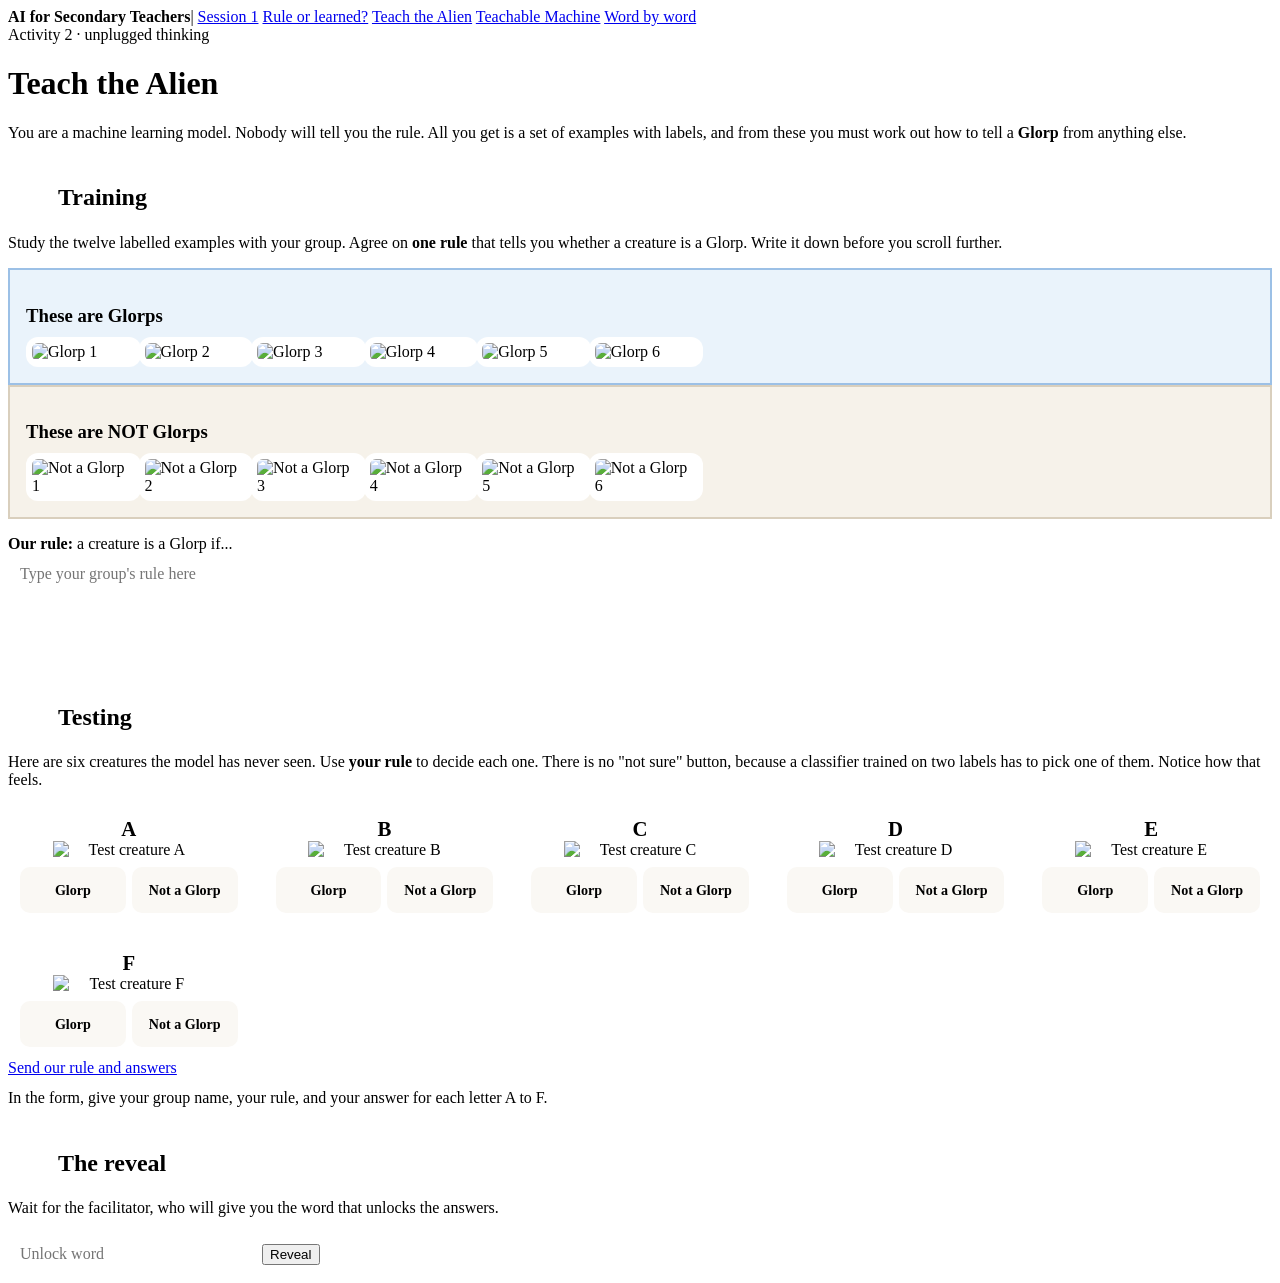
==== alien.html @ f27820aa "Add files via upload" ====
<!doctype html>
<html lang="en-GB">
<head>
<meta charset="utf-8">
<meta name="viewport" content="width=device-width, initial-scale=1">
<title>Teach the Alien</title>
<link rel="stylesheet" href="assets/style.css">
<script src="assets/config.js"></script>
<style>
  .round { display: flex; align-items: center; gap: 10px; margin: 36px 0 8px; }
  .round .num {
    width: 40px; height: 40px; border-radius: 50%; display: grid; place-items: center;
    background: var(--ink); color: #fff; font-weight: 700; flex: none;
  }
  .round h2 { margin: 0; }
  .set { border-radius: var(--radius); padding: 16px; border: 2px solid; }
  .set.yes { background: #eaf3fb; border-color: #9cc0e6; }
  .set.no { background: #f6f2ea; border-color: #d9cfbd; }
  .set h3 { margin-bottom: 10px; }
  .creatures { display: grid; grid-template-columns: repeat(auto-fill, minmax(96px, 1fr)); gap: 10px; }
  .creatures img { width: 100%; height: auto; background: #fff; border-radius: 12px; padding: 6px; display: block; }
  .tests { display: grid; gap: 14px; grid-template-columns: repeat(auto-fill, minmax(200px, 1fr)); }
  .test { background: var(--card); border: 2px solid var(--line); border-radius: var(--radius); padding: 12px; text-align: center; }
  .test img { width: 70%; max-width: 160px; height: auto; display: block; margin: 0 auto 6px; }
  .test .letter { font-family: 'Fraunces', Georgia, serif; font-size: 1.3rem; font-weight: 700; }
  .tbtns { display: grid; grid-template-columns: 1fr 1fr; gap: 6px; margin-top: 8px; }
  .tbtns button {
    min-height: 46px; border-radius: 10px; border: 2px solid var(--line); background: #faf8f4;
    font: inherit; font-size: .88rem; font-weight: 700; cursor: pointer; touch-action: manipulation; color: var(--ink);
  }
  .tbtns button[aria-pressed="true"] { background: var(--accent); border-color: var(--accent); color: #fff; }
  .truth { display: none; margin-top: 10px; font-size: .9rem; text-align: left; border-radius: 10px; padding: 8px 10px; }
  .revealed .truth { display: block; }
  .test.match { border-color: var(--good); } .test.match .truth { background: var(--good-soft); }
  .test.miss { border-color: var(--bad); } .test.miss .truth { background: var(--bad-soft); }
  .test.none .truth { background: #f0ede6; }
  textarea, input[type=text] {
    width: 100%; font: inherit; padding: 12px; border-radius: 10px; border: 2px solid var(--line); background: #fff;
  }
  textarea { min-height: 80px; resize: vertical; }
  .unlock { display: flex; gap: 10px; flex-wrap: wrap; align-items: center; }
  .unlock input { max-width: 220px; }
  #debrief { display: none; }
  .revealed-page #debrief { display: block; }
  dl.terms { display: grid; grid-template-columns: max-content 1fr; gap: 8px 16px; margin: 0; }
  dl.terms dt { font-weight: 700; }
  dl.terms dd { margin: 0; }
  @media (max-width: 520px) { dl.terms { grid-template-columns: 1fr; } dl.terms dd { margin-bottom: 8px; } }
</style>
</head>
<body>
<div class="topbar"><div class="wrap">
  <strong>AI for Secondary Teachers</strong><span class="sep">|</span>
  <a href="index.html">Session 1</a>
  <a href="sort.html">Rule or learned?</a>
  <a href="alien.html">Teach the Alien</a>
  <a href="teachable.html">Teachable Machine</a>
  <a href="chain.html">Word by word</a>
</div></div>

<main class="wrap">
  <header class="hero">
    <span class="kicker">Activity 2 &middot; unplugged thinking</span>
    <h1>Teach the Alien</h1>
    <p class="lead">You are a machine learning model. Nobody will tell you the rule. All you get is a set of examples with labels, and from these you must work out how to tell a <strong>Glorp</strong> from anything else.</p>
  </header>

  <div class="round"><span class="num">1</span><h2>Training</h2></div>
  <p>Study the twelve labelled examples with your group. Agree on <strong>one rule</strong> that tells you whether a creature is a Glorp. Write it down before you scroll further.</p>

  <div class="grid grid-2">
    <div class="set yes">
      <h3>These are Glorps</h3>
      <div class="creatures">
        <img src="assets/creatures/g1.svg" alt="Glorp 1">
        <img src="assets/creatures/g2.svg" alt="Glorp 2">
        <img src="assets/creatures/g3.svg" alt="Glorp 3">
        <img src="assets/creatures/g4.svg" alt="Glorp 4">
        <img src="assets/creatures/g5.svg" alt="Glorp 5">
        <img src="assets/creatures/g6.svg" alt="Glorp 6">
      </div>
    </div>
    <div class="set no">
      <h3>These are NOT Glorps</h3>
      <div class="creatures">
        <img src="assets/creatures/n1.svg" alt="Not a Glorp 1">
        <img src="assets/creatures/n2.svg" alt="Not a Glorp 2">
        <img src="assets/creatures/n3.svg" alt="Not a Glorp 3">
        <img src="assets/creatures/n4.svg" alt="Not a Glorp 4">
        <img src="assets/creatures/n5.svg" alt="Not a Glorp 5">
        <img src="assets/creatures/n6.svg" alt="Not a Glorp 6">
      </div>
    </div>
  </div>

  <div class="card" style="margin-top:16px">
    <label for="rule"><strong>Our rule:</strong> a creature is a Glorp if...</label>
    <textarea id="rule" placeholder="Type your group's rule here"></textarea>
  </div>

  <div class="round"><span class="num">2</span><h2>Testing</h2></div>
  <p>Here are six creatures the model has never seen. Use <strong>your rule</strong> to decide each one. There is no "not sure" button, because a classifier trained on two labels has to pick one of them. Notice how that feels.</p>

  <div class="tests" id="tests"></div>

  <div class="btn-row">
    <a class="btn" data-form="alien" href="#">Send our rule and answers</a>
  </div>
  <p class="note teal" style="margin-top:12px">In the form, give your group name, your rule, and your answer for each letter A to F.</p>

  <div class="round"><span class="num">3</span><h2>The reveal</h2></div>
  <p>Wait for the facilitator, who will give you the word that unlocks the answers.</p>
  <div class="unlock no-print">
    <input type="text" id="word" placeholder="Unlock word" autocomplete="off" autocapitalize="characters" aria-label="Unlock word">
    <button class="btn coral" id="unlock" type="button">Reveal</button>
    <span id="msg" aria-live="polite"></span>
  </div>

  <section id="debrief" class="stack" style="margin-top:20px">
    <div class="card">
      <h3>The real rule</h3>
      <p><strong>A Glorp is any creature with spots.</strong> Colour, shape, number of eyes, antennae and legs have nothing to do with it.</p>
      <p>The trouble is that every Glorp in the training set also happened to be blue, and none of the other creatures were. Colour was a perfect predictor in the training data, and it is much easier to see than spots. Many groups learn "blue means Glorp", which works on every training example and fails on creatures C and D.</p>
    </div>
    <div class="card">
      <h3>What just happened, in machine learning terms</h3>
      <dl class="terms">
        <dt>Training data</dt><dd>The twelve examples you studied.</dd>
        <dt>Labels</dt><dd>"Glorp" and "not a Glorp". Someone had to decide these, and the model trusts them completely.</dd>
        <dt>Features</dt><dd>The things you could look at: colour, spots, shape, eyes, antennae, legs.</dd>
        <dt>Prediction</dt><dd>Your answer for each test creature.</dd>
        <dt>Shortcut learning</dt><dd>Picking up a feature that happens to go with the label in the training data (blue) instead of the one that really matters (spots).</dd>
        <dt>Out of distribution</dt><dd>Creature E has stripes, which never appeared in training. The model still has to answer, and it will often answer confidently.</dd>
      </dl>
    </div>
    <div class="card">
      <h3>This happens with real systems</h3>
      <p>In a well-known 2016 study, researchers trained an image classifier to tell huskies from wolves using photos in which the wolves mostly stood in snow. The model learned to detect snow. Medical models have done the same: chest X-ray classifiers picked up which hospital an image came from, and skin cancer classifiers reacted to rulers and pen marks that doctors had added to photos of suspicious moles.</p>
      <p>Now think about a system trained mostly on one group of pupils, one accent or one kind of school. What will it have learned that has nothing to do with the task?</p>
    </div>
    <div class="card">
      <h3>Talk about it</h3>
      <ul>
        <li>What would you need to add to the training set so that colour stops being a useful shortcut?</li>
        <li>Creature F has only two small spots. Should it count? Who decides, and what happens to the model if the people labelling disagree?</li>
        <li>Where might a shortcut like this show up in something your pupils use?</li>
      </ul>
    </div>
  </section>
</main>

<script>
var TESTS = [
  { id: "t1", L: "A", truth: "glorp", why: "Blue and spotted. Both rules agree, so this one is easy." },
  { id: "t2", L: "B", truth: "not",   why: "Green, no spots. Both rules agree again." },
  { id: "t3", L: "C", truth: "not",   why: "Blue, but no spots. The colour shortcut gets this wrong." },
  { id: "t4", L: "D", truth: "glorp", why: "Orange with spots. A Glorp, even though no orange Glorp appeared in training." },
  { id: "t5", L: "E", truth: "not",   why: "Stripes, no spots. Stripes never appeared in training, so any rule is a guess. The alien biologists call this a Zundle." },
  { id: "t6", L: "F", truth: "glorp", why: "Only two small spots, and purple. Spots, so a Glorp, but a borderline case that groups often argue about." }
];
var picks = {};
var wrap = document.getElementById("tests");
TESTS.forEach(function (t) {
  var d = document.createElement("div");
  d.className = "test"; d.id = "c" + t.id;
  d.innerHTML = '<div class="letter">' + t.L + '</div>' +
    '<img src="assets/creatures/' + t.id + '.svg" alt="Test creature ' + t.L + '">' +
    '<div class="tbtns" role="group" aria-label="Creature ' + t.L + '">' +
      '<button type="button" data-id="' + t.id + '" data-v="glorp" aria-pressed="false">Glorp</button>' +
      '<button type="button" data-id="' + t.id + '" data-v="not" aria-pressed="false">Not a Glorp</button>' +
    '</div><div class="truth"></div>';
  wrap.appendChild(d);
});
wrap.addEventListener("click", function (e) {
  var b = e.target.closest("button[data-v]"); if (!b) return;
  picks[b.dataset.id] = b.dataset.v;
  b.parentNode.querySelectorAll("button").forEach(function (x) { x.setAttribute("aria-pressed", x === b ? "true" : "false"); });
});

function reveal() {
  document.body.classList.add("revealed-page");
  TESTS.forEach(function (t) {
    var c = document.getElementById("c" + t.id);
    var mine = picks[t.id];
    c.classList.add("revealed");
    c.classList.remove("match", "miss", "none");
    c.classList.add(!mine ? "none" : (mine === t.truth ? "match" : "miss"));
    c.querySelector(".truth").innerHTML = "<strong>" + (t.truth === "glorp" ? "Glorp." : "Not a Glorp.") + "</strong> " + t.why;
  });
}
document.getElementById("unlock").addEventListener("click", function () {
  var want = ((window.SESSION_CONFIG || {}).revealWord || "GOZO").trim().toUpperCase();
  var got = document.getElementById("word").value.trim().toUpperCase();
  var msg = document.getElementById("msg");
  if (got === want) { msg.textContent = ""; reveal(); document.getElementById("debrief").scrollIntoView({ behavior: "smooth" }); }
  else { msg.textContent = "Not quite. Ask the facilitator."; }
});
document.getElementById("word").addEventListener("keydown", function (e) { if (e.key === "Enter") document.getElementById("unlock").click(); });
</script>
</body>
</html>
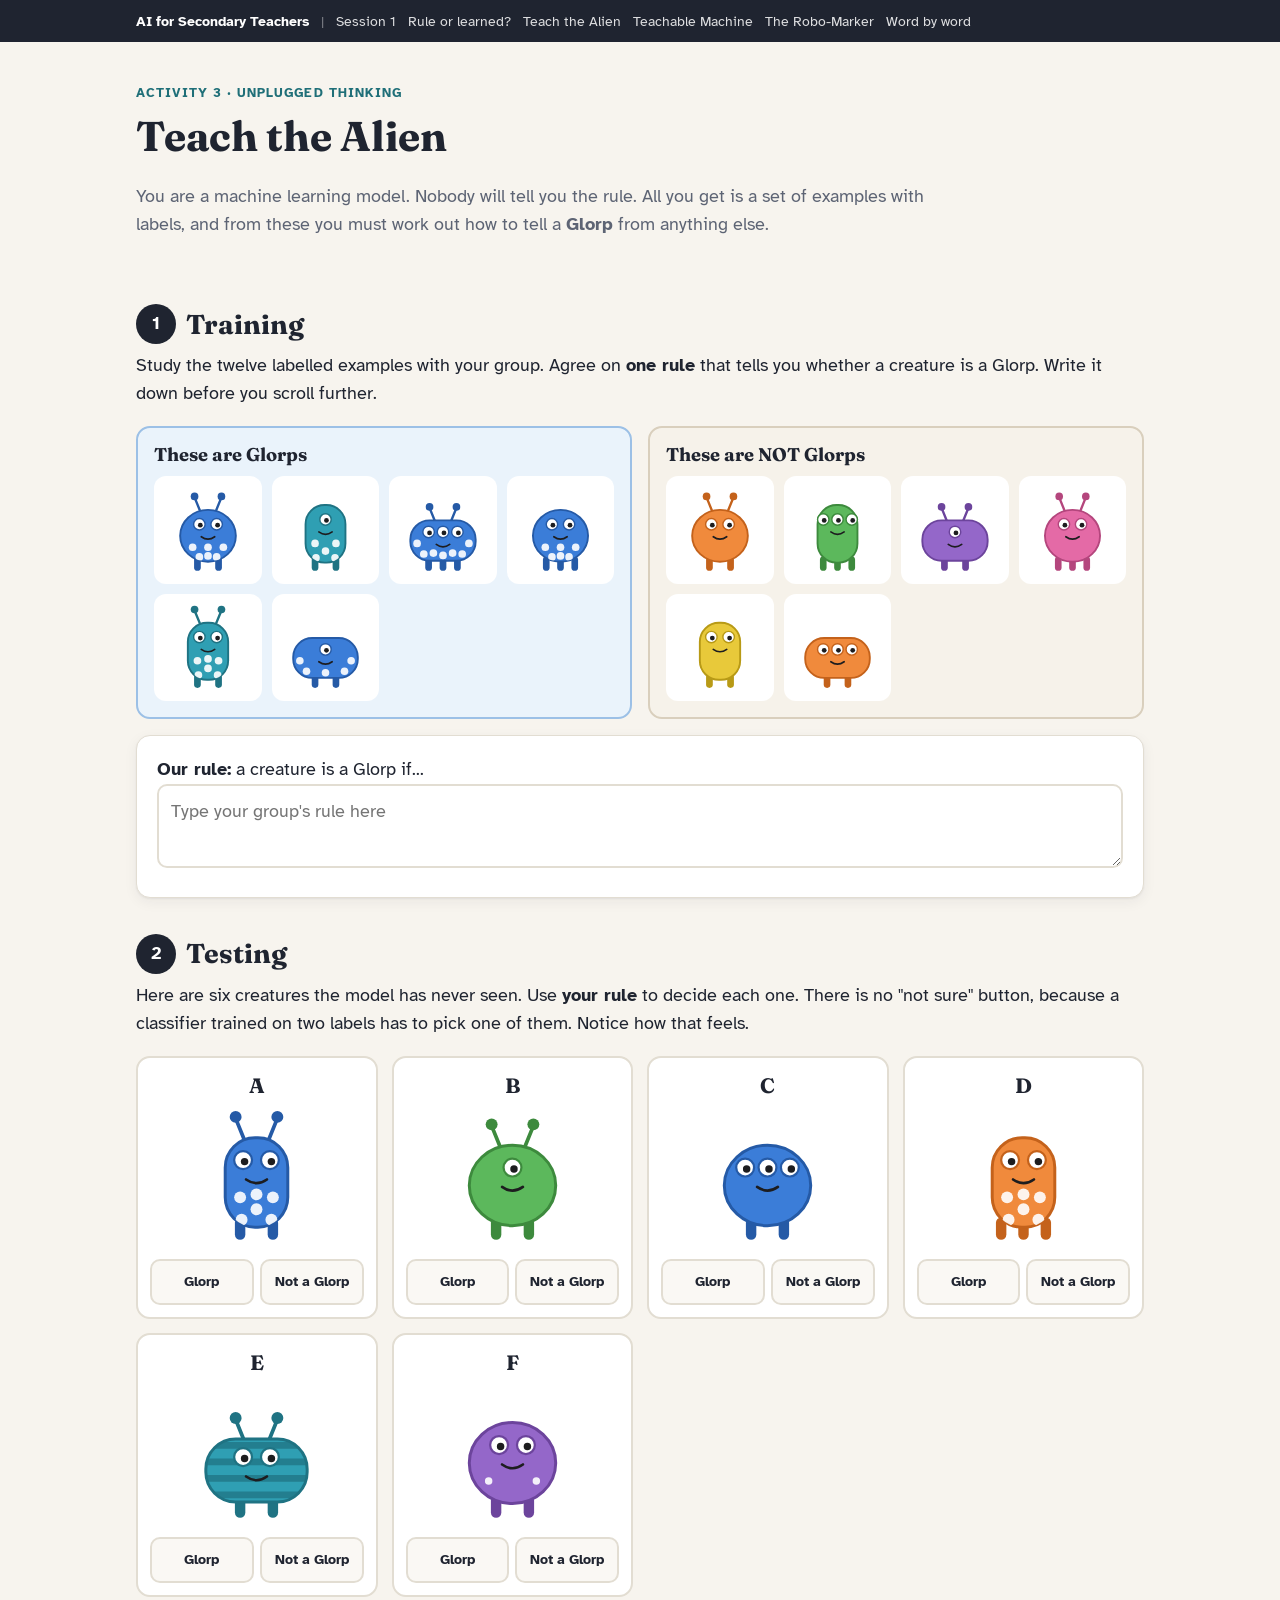
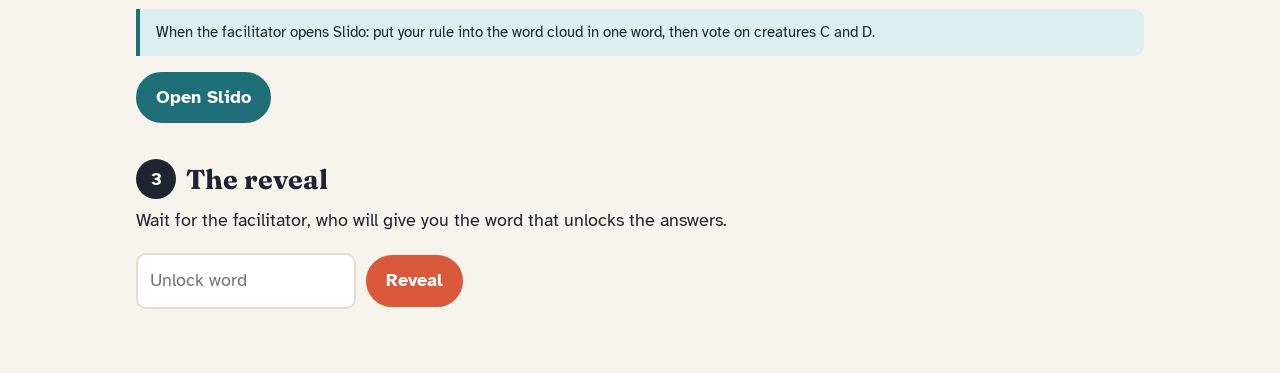
==== commit 8ba2cfee: "Add files via upload" ====
--- a/alien.html
+++ b/alien.html
@@ -55,12 +55,13 @@
   <a href="sort.html">Rule or learned?</a>
   <a href="alien.html">Teach the Alien</a>
   <a href="teachable.html">Teachable Machine</a>
+  <a href="robo.html">The Robo-Marker</a>
   <a href="chain.html">Word by word</a>
 </div></div>
 
 <main class="wrap">
   <header class="hero">
-    <span class="kicker">Activity 2 &middot; unplugged thinking</span>
+    <span class="kicker">Activity 3 &middot; unplugged thinking</span>
     <h1>Teach the Alien</h1>
     <p class="lead">You are a machine learning model. Nobody will tell you the rule. All you get is a set of examples with labels, and from these you must work out how to tell a <strong>Glorp</strong> from anything else.</p>
   </header>
@@ -103,10 +104,8 @@
 
   <div class="tests" id="tests"></div>
 
-  <div class="btn-row">
-    <a class="btn" data-form="alien" href="#">Send our rule and answers</a>
-  </div>
-  <p class="note teal" style="margin-top:12px">In the form, give your group name, your rule, and your answer for each letter A to F.</p>
+  <p class="note teal" style="margin-top:12px">When the facilitator opens Slido: put your rule into the word cloud in one word, then vote on creatures C and D.</p>
+  <div class="btn-row"><a class="btn" data-form="slido" href="#">Open Slido</a></div>
 
   <div class="round"><span class="num">3</span><h2>The reveal</h2></div>
   <p>Wait for the facilitator, who will give you the word that unlocks the answers.</p>
--- a/assets/style.css
+++ b/assets/style.css
@@ -0,0 +1,148 @@
+@import url('https://fonts.googleapis.com/css2?family=Atkinson+Hyperlegible:ital,wght@0,400;0,700;1,400&family=Fraunces:opsz,wght@9..144,600;9..144,700&display=swap');
+
+:root {
+  --bg: #f7f4ee;
+  --card: #ffffff;
+  --ink: #1f2430;
+  --muted: #5d6474;
+  --line: #e2ddd2;
+  --accent: #1f6f78;
+  --accent-soft: #dcefef;
+  --coral: #d9583b;
+  --coral-soft: #fbe3dc;
+  --gold: #c99a1c;
+  --gold-soft: #f8edcc;
+  --good: #2e7d4f;
+  --good-soft: #dff1e5;
+  --bad: #b23a3a;
+  --bad-soft: #f7dede;
+  --radius: 14px;
+  --shadow: 0 1px 2px rgba(31,36,48,.06), 0 4px 14px rgba(31,36,48,.06);
+}
+
+* { box-sizing: border-box; }
+html { -webkit-text-size-adjust: 100%; }
+body {
+  margin: 0;
+  background: var(--bg);
+  color: var(--ink);
+  font-family: 'Atkinson Hyperlegible', system-ui, sans-serif;
+  font-size: 18px;
+  line-height: 1.55;
+}
+a { color: var(--accent); }
+h1, h2, h3 { font-family: 'Fraunces', Georgia, serif; line-height: 1.2; margin: 0 0 .5em; }
+h1 { font-size: clamp(1.8rem, 4vw, 2.6rem); }
+h2 { font-size: clamp(1.35rem, 3vw, 1.7rem); margin-top: 1.6em; }
+h3 { font-size: 1.15rem; }
+p { margin: 0 0 1em; }
+
+.wrap { max-width: 1040px; margin: 0 auto; padding: 0 16px 64px; }
+
+.topbar {
+  background: var(--ink);
+  color: #fff;
+  padding: 10px 16px;
+  font-size: .9rem;
+}
+.topbar .wrap { padding-bottom: 0; display: flex; gap: 12px; align-items: center; flex-wrap: wrap; }
+.topbar a { color: #fff; text-decoration: none; opacity: .85; }
+.topbar a:hover { opacity: 1; text-decoration: underline; }
+.topbar .sep { opacity: .4; }
+
+.hero { padding: 36px 0 12px; }
+.kicker {
+  display: inline-block;
+  font-size: .8rem;
+  letter-spacing: .08em;
+  text-transform: uppercase;
+  font-weight: 700;
+  color: var(--accent);
+  margin-bottom: 8px;
+}
+.lead { font-size: 1.12rem; color: var(--muted); max-width: 46em; }
+
+.card {
+  background: var(--card);
+  border: 1px solid var(--line);
+  border-radius: var(--radius);
+  box-shadow: var(--shadow);
+  padding: 20px;
+}
+.stack > * + * { margin-top: 16px; }
+
+.grid { display: grid; gap: 16px; }
+.grid-2 { grid-template-columns: repeat(auto-fit, minmax(280px, 1fr)); }
+.grid-3 { grid-template-columns: repeat(auto-fit, minmax(240px, 1fr)); }
+
+.btn {
+  display: inline-flex; align-items: center; justify-content: center; gap: 8px;
+  min-height: 48px;
+  padding: 10px 18px;
+  border-radius: 999px;
+  border: 2px solid var(--accent);
+  background: var(--accent);
+  color: #fff;
+  font: inherit; font-weight: 700;
+  text-decoration: none;
+  cursor: pointer;
+  touch-action: manipulation;
+}
+.btn:hover { filter: brightness(1.08); }
+.btn.ghost { background: transparent; color: var(--accent); }
+.btn.coral { background: var(--coral); border-color: var(--coral); }
+.btn[disabled], .btn.disabled { opacity: .45; cursor: not-allowed; pointer-events: none; }
+.btn-row { display: flex; flex-wrap: wrap; gap: 10px; margin-top: 12px; }
+
+.note {
+  border-left: 4px solid var(--gold);
+  background: var(--gold-soft);
+  padding: 12px 16px;
+  border-radius: 0 10px 10px 0;
+  font-size: .95rem;
+}
+.note.teal { border-color: var(--accent); background: var(--accent-soft); }
+
+.pill {
+  display: inline-block; font-size: .78rem; font-weight: 700;
+  padding: 3px 10px; border-radius: 999px;
+  background: var(--accent-soft); color: var(--accent);
+}
+.pill.coral { background: var(--coral-soft); color: var(--coral); }
+.pill.gold { background: var(--gold-soft); color: #8a6a10; }
+.pill.grey { background: #eceae4; color: var(--muted); }
+
+/* Agenda */
+.agenda { list-style: none; padding: 0; margin: 0; }
+.agenda li {
+  display: grid; grid-template-columns: 88px 1fr; gap: 14px;
+  padding: 16px 0; border-top: 1px solid var(--line);
+}
+.agenda li:first-child { border-top: 0; }
+.agenda .time { font-weight: 700; color: var(--muted); font-variant-numeric: tabular-nums; }
+.agenda .what h3 { margin-bottom: 4px; }
+.agenda .what p { margin: 0 0 6px; color: var(--muted); font-size: .97rem; }
+.agenda li.break .what h3 { color: var(--muted); }
+@media (max-width: 520px) {
+  .agenda li { grid-template-columns: 1fr; gap: 2px; }
+}
+
+/* Steps */
+.steps { counter-reset: s; list-style: none; padding: 0; margin: 0; }
+.steps li { counter-increment: s; position: relative; padding: 0 0 12px 46px; }
+.steps li::before {
+  content: counter(s);
+  position: absolute; left: 0; top: -2px;
+  width: 32px; height: 32px; border-radius: 50%;
+  background: var(--accent); color: #fff; font-weight: 700;
+  display: grid; place-items: center; font-size: .95rem;
+}
+
+.footer { margin-top: 48px; font-size: .85rem; color: var(--muted); }
+
+:focus-visible { outline: 3px solid var(--coral); outline-offset: 2px; }
+
+@media print {
+  .topbar, .btn-row, .no-print { display: none !important; }
+  body { background: #fff; }
+}
